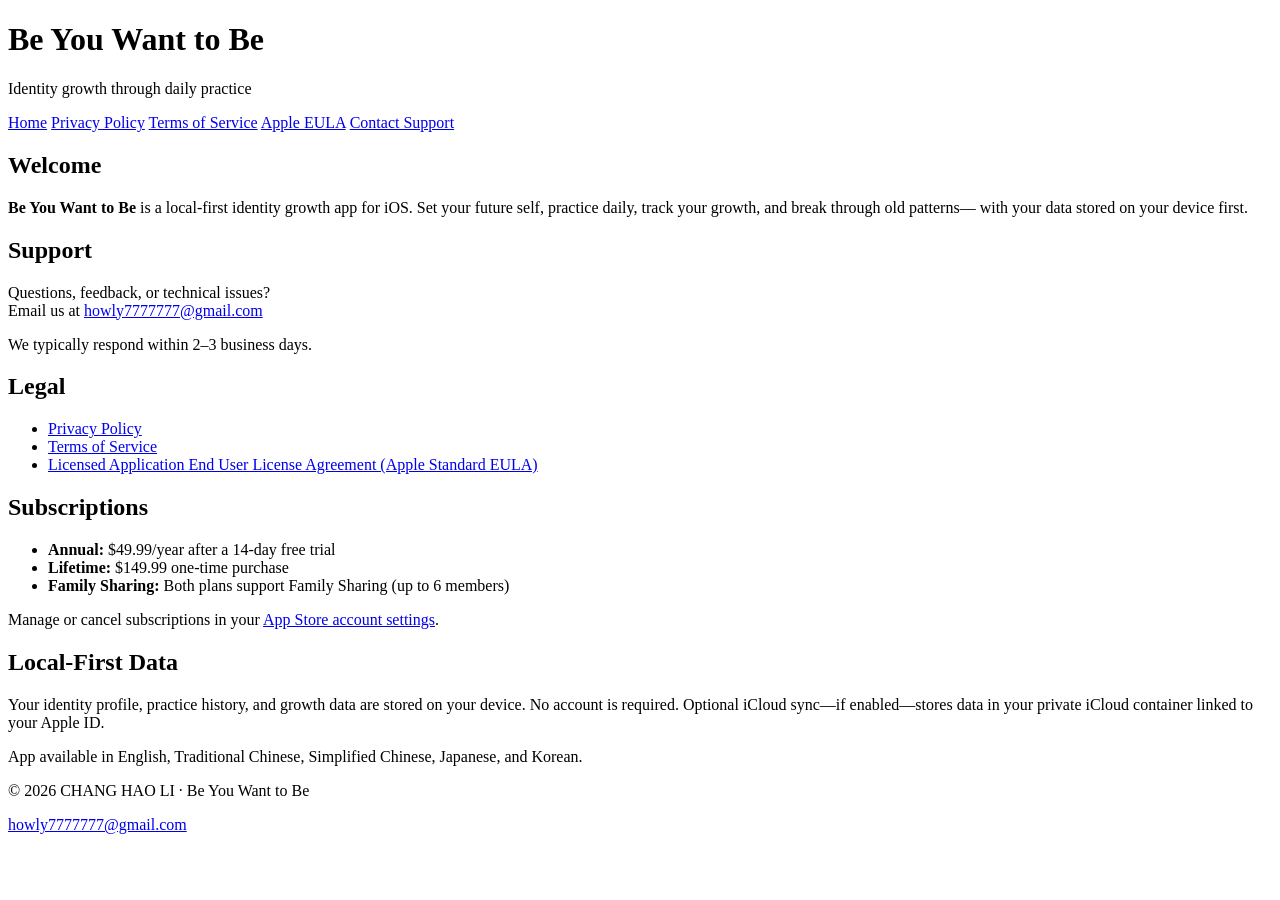
==== index.html @ 6695de80 "Create index.html" ====
<!DOCTYPE html>
<html lang="en">
<head>
  <meta charset="UTF-8">
  <meta name="viewport" content="width=device-width, initial-scale=1.0">
  <title>Be You Want to Be — Support & Legal</title>
  <link rel="stylesheet" href="style.css">
</head>
<body>
  <header>
    <h1>Be You Want to Be</h1>
    <p>Identity growth through daily practice</p>
  </header>

  <nav>
    <a href="index.html">Home</a>
    <a href="privacy.html">Privacy Policy</a>
    <a href="terms.html">Terms of Service</a>
    <a href="https://www.apple.com/legal/internet-services/itunes/dev/stdeula/" target="_blank" rel="noopener">Apple EULA</a>
    <a href="mailto:howly7777777@gmail.com">Contact Support</a>
  </nav>

  <main>
    <div class="card">
      <h2>Welcome</h2>
      <p>
        <strong>Be You Want to Be</strong> is a local-first identity growth app for iOS.
        Set your future self, practice daily, track your growth, and break through old patterns—
        with your data stored on your device first.
      </p>
    </div>

    <div class="card">
      <h2>Support</h2>
      <p>
        Questions, feedback, or technical issues?<br>
        Email us at <a href="mailto:howly7777777@gmail.com">howly7777777@gmail.com</a>
      </p>
      <p>We typically respond within 2–3 business days.</p>
    </div>

    <div class="card">
      <h2>Legal</h2>
      <ul>
        <li><a href="privacy.html">Privacy Policy</a></li>
        <li><a href="terms.html">Terms of Service</a></li>
        <li><a href="https://www.apple.com/legal/internet-services/itunes/dev/stdeula/" target="_blank" rel="noopener">Licensed Application End User License Agreement (Apple Standard EULA)</a></li>
      </ul>
    </div>

    <div class="card">
      <h2>Subscriptions</h2>
      <ul>
        <li><strong>Annual:</strong> $49.99/year after a 14-day free trial</li>
        <li><strong>Lifetime:</strong> $149.99 one-time purchase</li>
        <li><strong>Family Sharing:</strong> Both plans support Family Sharing (up to 6 members)</li>
      </ul>
      <p>
        Manage or cancel subscriptions in your
        <a href="https://apps.apple.com/account/subscriptions" target="_blank" rel="noopener">App Store account settings</a>.
      </p>
    </div>

    <div class="card">
      <h2>Local-First Data</h2>
      <p>
        Your identity profile, practice history, and growth data are stored on your device.
        No account is required. Optional iCloud sync—if enabled—stores data in your private
        iCloud container linked to your Apple ID.
      </p>
    </div>

    <p class="lang-note">
      App available in English, Traditional Chinese, Simplified Chinese, Japanese, and Korean.
    </p>
  </main>

  <footer>
    <p>&copy; 2026 CHANG HAO LI · Be You Want to Be</p>
    <p><a href="mailto:howly7777777@gmail.com">howly7777777@gmail.com</a></p>
  </footer>
</body>
</html>
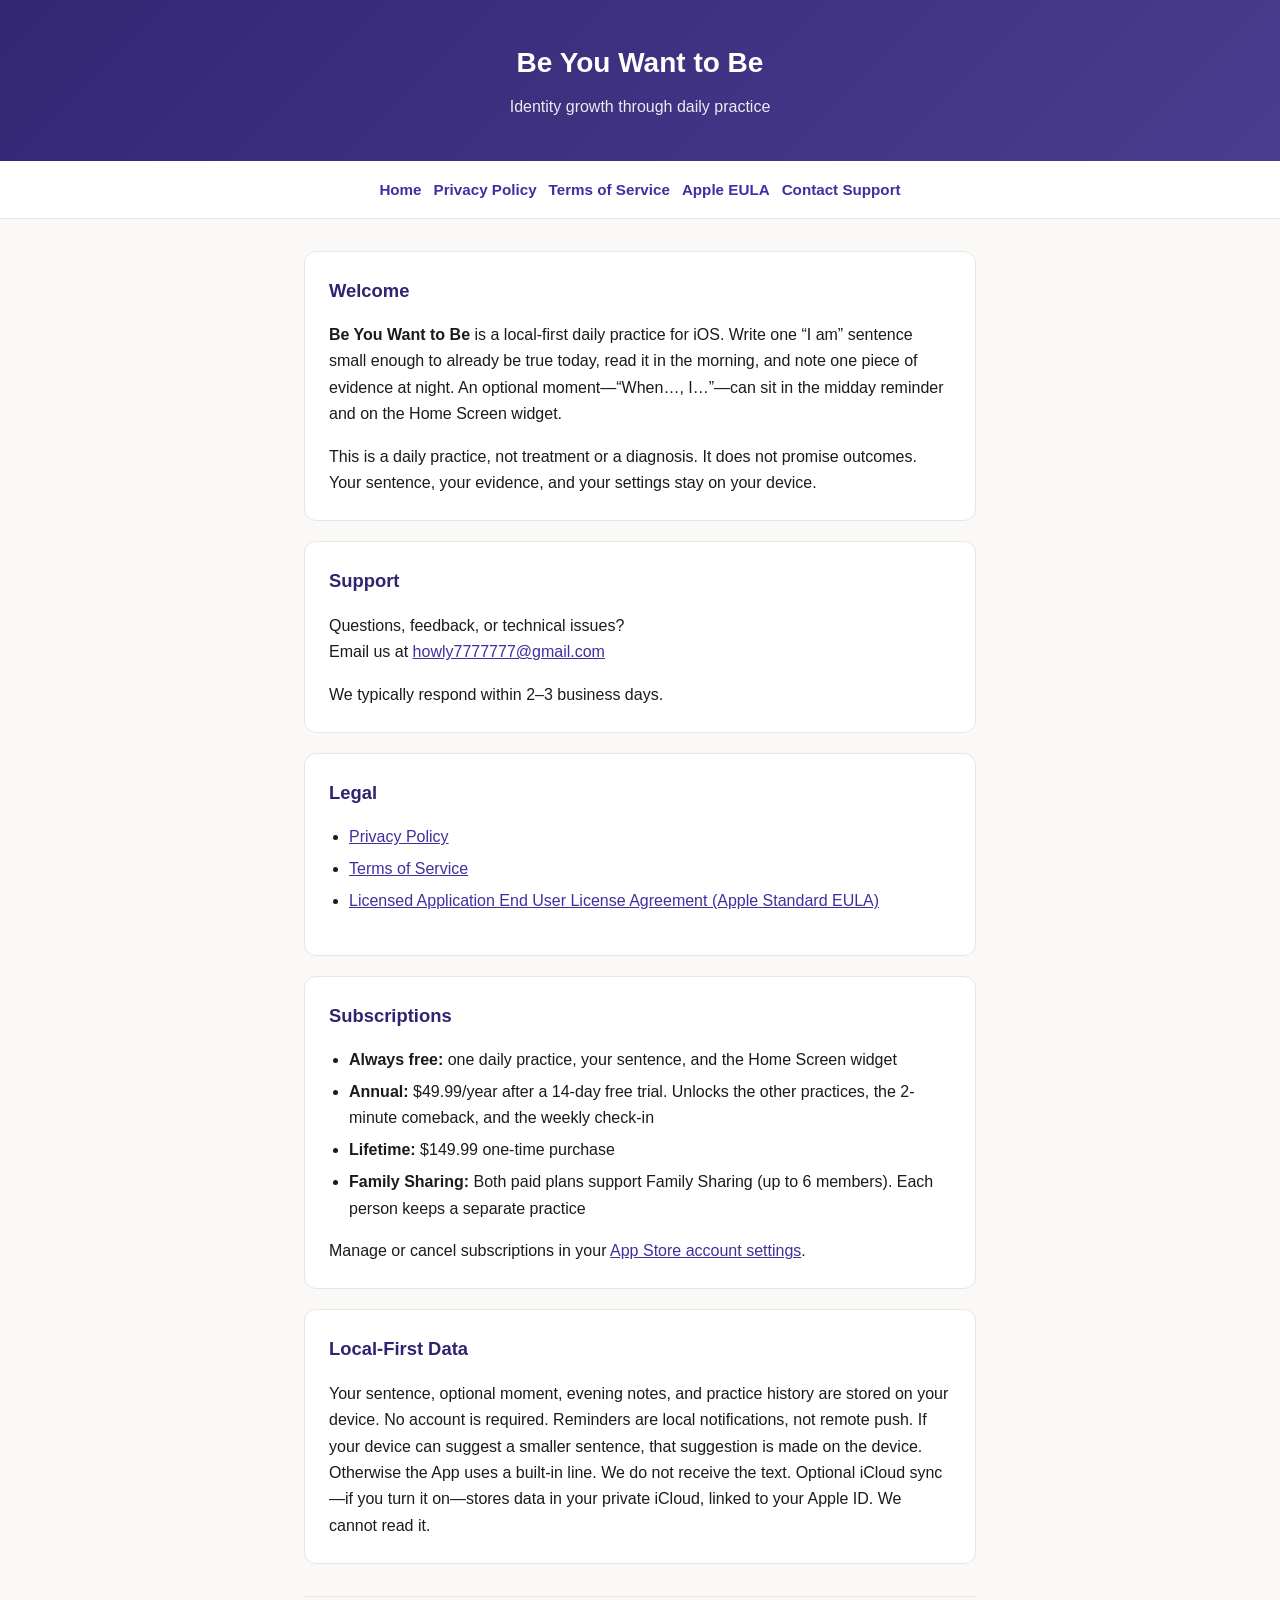
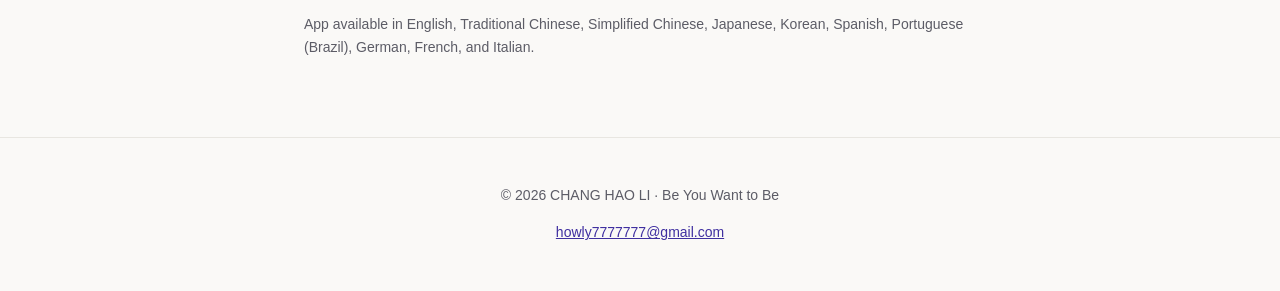
==== commit 925a8951: "Add files via upload" ====
--- a/index.html
+++ b/index.html
@@ -24,9 +24,14 @@
     <div class="card">
       <h2>Welcome</h2>
       <p>
-        <strong>Be You Want to Be</strong> is a local-first identity growth app for iOS.
-        Set your future self, practice daily, track your growth, and break through old patterns—
-        with your data stored on your device first.
+        <strong>Be You Want to Be</strong> is a local-first daily practice for iOS.
+        Write one “I am” sentence small enough to already be true today, read it in the morning,
+        and note one piece of evidence at night. An optional moment—“When…, I…”—can sit in the
+        midday reminder and on the Home Screen widget.
+      </p>
+      <p>
+        This is a daily practice, not treatment or a diagnosis. It does not promise outcomes.
+        Your sentence, your evidence, and your settings stay on your device.
       </p>
     </div>
 
@@ -51,9 +56,10 @@
     <div class="card">
       <h2>Subscriptions</h2>
       <ul>
-        <li><strong>Annual:</strong> $49.99/year after a 14-day free trial</li>
+        <li><strong>Always free:</strong> one daily practice, your sentence, and the Home Screen widget</li>
+        <li><strong>Annual:</strong> $49.99/year after a 14-day free trial. Unlocks the other practices, the 2-minute comeback, and the weekly check-in</li>
         <li><strong>Lifetime:</strong> $149.99 one-time purchase</li>
-        <li><strong>Family Sharing:</strong> Both plans support Family Sharing (up to 6 members)</li>
+        <li><strong>Family Sharing:</strong> Both paid plans support Family Sharing (up to 6 members). Each person keeps a separate practice</li>
       </ul>
       <p>
         Manage or cancel subscriptions in your
@@ -64,14 +70,18 @@
     <div class="card">
       <h2>Local-First Data</h2>
       <p>
-        Your identity profile, practice history, and growth data are stored on your device.
-        No account is required. Optional iCloud sync—if enabled—stores data in your private
-        iCloud container linked to your Apple ID.
+        Your sentence, optional moment, evening notes, and practice history are stored on your device.
+        No account is required. Reminders are local notifications, not remote push.
+        If your device can suggest a smaller sentence, that suggestion is made on the device.
+        Otherwise the App uses a built-in line. We do not receive the text.
+        Optional iCloud sync—if you turn it on—stores data in your private iCloud, linked to your Apple ID.
+        We cannot read it.
       </p>
     </div>
 
     <p class="lang-note">
-      App available in English, Traditional Chinese, Simplified Chinese, Japanese, and Korean.
+      App available in English, Traditional Chinese, Simplified Chinese, Japanese, Korean,
+      Spanish, Portuguese (Brazil), German, French, and Italian.
     </p>
   </main>
 
--- a/style.css
+++ b/style.css
@@ -0,0 +1,138 @@
+/* Be You Want to Be — Legal & Support Pages */
+:root {
+  --primary: #332673;
+  --gold: #d9b34d;
+  --link: #3f2fa0;
+  --heading: #2f246f;
+  --bg: #faf9f7;
+  --text: #1a1a1f;
+  --muted: #5c5c66;
+  --card: #ffffff;
+  --border: #e8e6e1;
+  --max: 720px;
+}
+
+* { box-sizing: border-box; }
+
+body {
+  margin: 0;
+  font-family: -apple-system, BlinkMacSystemFont, "Segoe UI", Roboto, "Helvetica Neue", Arial, sans-serif;
+  background: var(--bg);
+  color: var(--text);
+  line-height: 1.65;
+}
+
+header {
+  background: linear-gradient(135deg, var(--primary), #4a3d8f);
+  color: #fff;
+  padding: 2.5rem 1.5rem;
+  text-align: center;
+}
+
+header h1 {
+  margin: 0 0 0.5rem;
+  font-size: 1.75rem;
+  font-weight: 700;
+}
+
+header p {
+  margin: 0;
+  opacity: 0.9;
+  font-size: 1rem;
+}
+
+nav {
+  display: flex;
+  flex-wrap: wrap;
+  justify-content: center;
+  gap: 0.75rem;
+  padding: 1rem 1.5rem;
+  background: var(--card);
+  border-bottom: 1px solid var(--border);
+}
+
+nav a {
+  color: var(--link);
+  text-decoration: none;
+  font-weight: 600;
+  font-size: 0.95rem;
+}
+
+nav a:hover { text-decoration: underline; }
+
+main {
+  max-width: var(--max);
+  margin: 0 auto;
+  padding: 2rem 1.5rem 4rem;
+}
+
+.card {
+  background: var(--card);
+  border: 1px solid var(--border);
+  border-radius: 12px;
+  padding: 1.5rem;
+  margin-bottom: 1.25rem;
+}
+
+.card h2 {
+  margin-top: 0;
+  color: var(--heading);
+  font-size: 1.15rem;
+}
+
+.card p:last-child { margin-bottom: 0; }
+
+a { color: var(--link); }
+
+a:hover {
+  text-decoration-thickness: 2px;
+}
+
+ul { padding-left: 1.25rem; }
+
+li { margin-bottom: 0.35rem; }
+
+footer {
+  text-align: center;
+  padding: 2rem 1.5rem;
+  color: var(--muted);
+  font-size: 0.875rem;
+  border-top: 1px solid var(--border);
+}
+
+.lang-note {
+  font-size: 0.875rem;
+  color: var(--muted);
+  margin-top: 2rem;
+  padding-top: 1rem;
+  border-top: 1px solid var(--border);
+}
+
+h2.section {
+  color: var(--heading);
+  margin-top: 2rem;
+  font-size: 1.25rem;
+}
+
+h3 {
+  font-size: 1.05rem;
+  margin-top: 1.5rem;
+}
+
+.meta {
+  color: var(--muted);
+  font-size: 0.9rem;
+  margin-bottom: 1.5rem;
+}
+
+@media (prefers-color-scheme: dark) {
+  :root {
+    --bg: #0f0e14;
+    --text: #f0eff5;
+    --muted: #a8a6b3;
+    --card: #1a1924;
+    --border: #2e2d3a;
+    --link: #a99bff;
+    --heading: #c8beff;
+  }
+}
